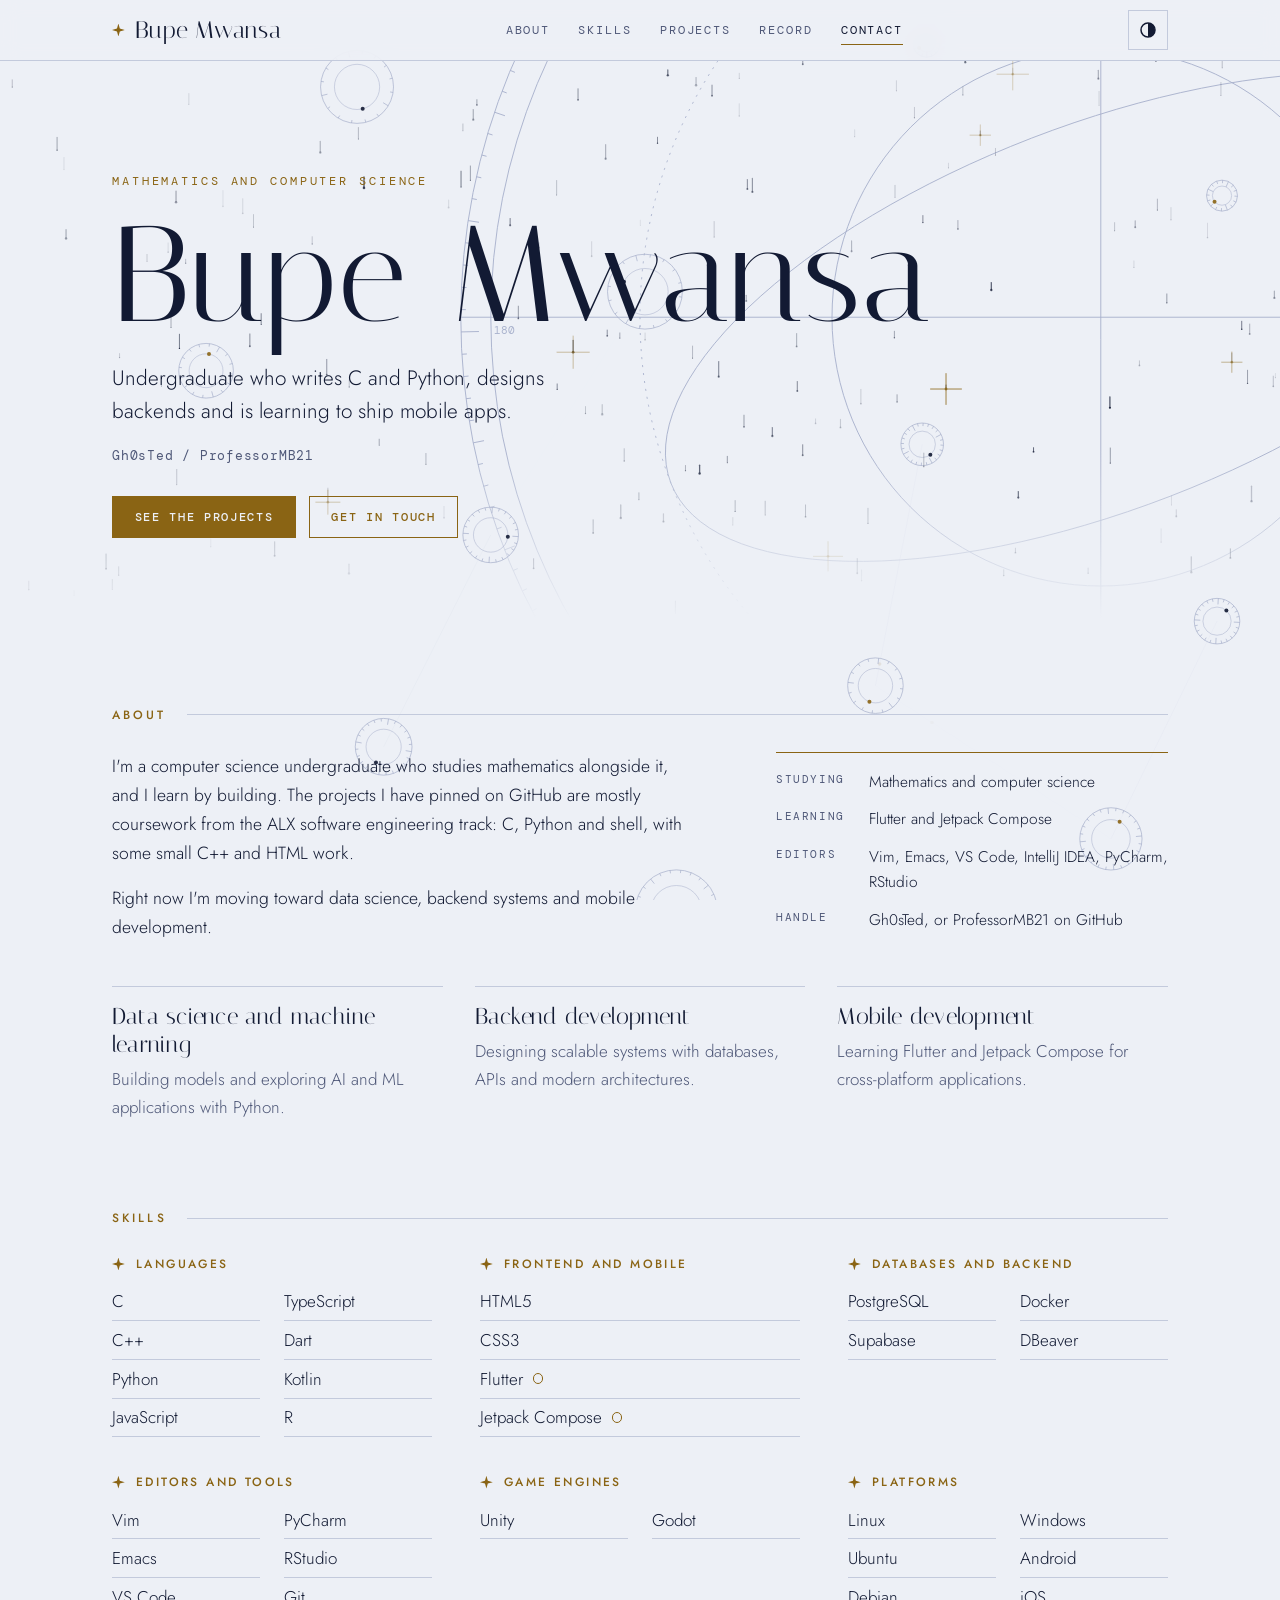
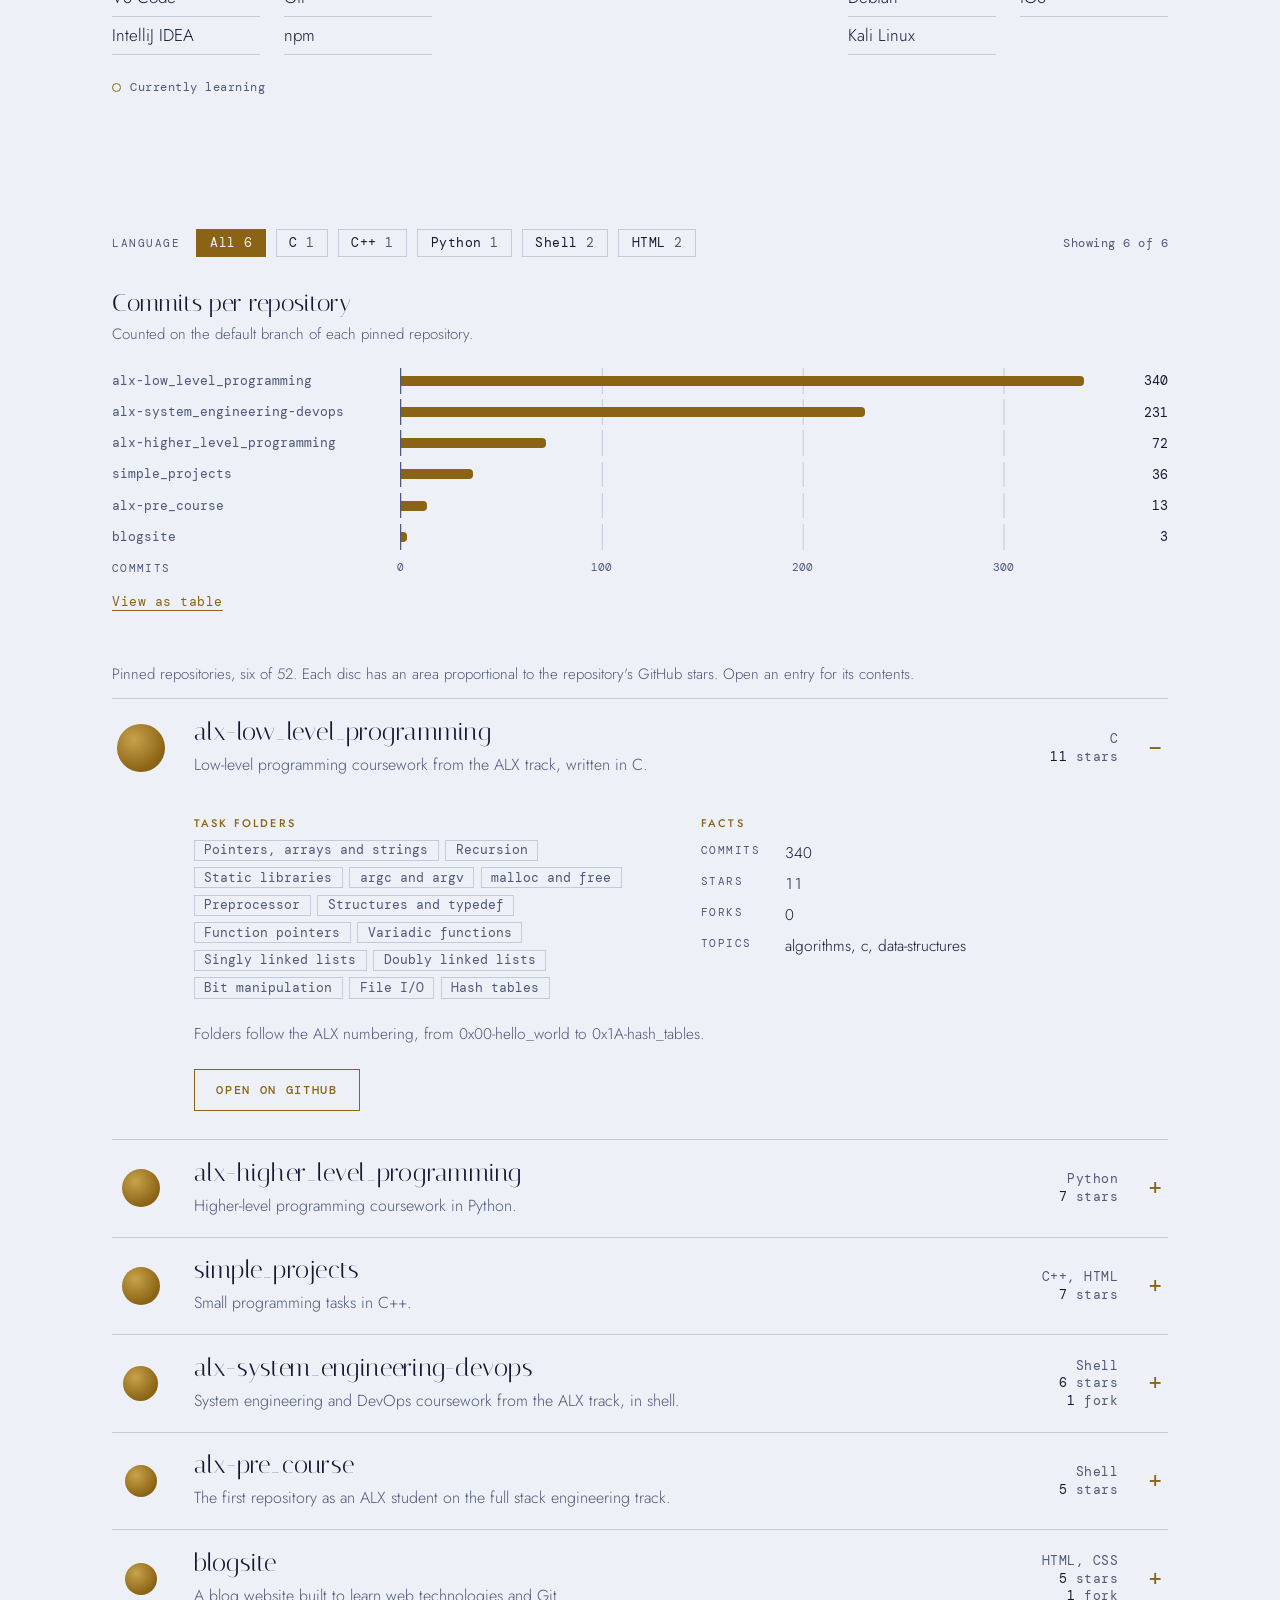
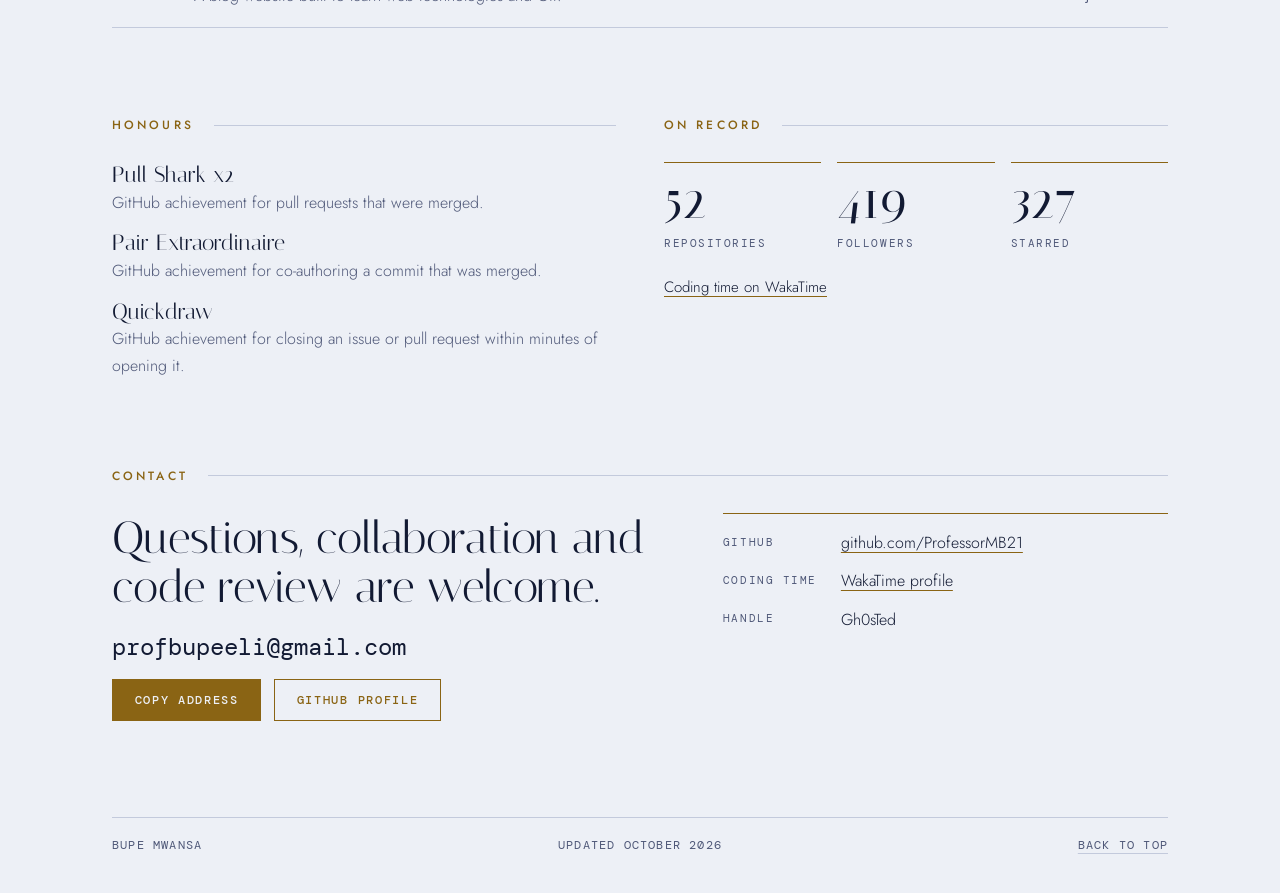
==== index.html @ bbbcbb1a "Make GitHub stats dynamic via API" ====
<!doctype html>
<html lang="en">
<head>
<meta charset="utf-8">
<meta name="viewport" content="width=device-width, initial-scale=1, viewport-fit=cover">
<title>Bupe Mwansa | Portfolio</title>
<meta name="description" content="Portfolio of Bupe Mwansa, a mathematics and computer science undergraduate: skills, projects in C, Python and shell, and contact details.">
<meta name="theme-color" content="#0A0F1E" media="(prefers-color-scheme: dark)">
<meta name="theme-color" content="#EDF0F6" media="(prefers-color-scheme: light)">
<meta property="og:type" content="website">
<meta property="og:title" content="Bupe Mwansa | Portfolio">
<meta property="og:description" content="Mathematics and computer science undergraduate. Skills, projects in C, Python and shell, and contact details.">
<link rel="icon" href="favicon.svg" type="image/svg+xml">
<link rel="preconnect" href="https://fonts.googleapis.com">
<link rel="preconnect" href="https://fonts.gstatic.com" crossorigin>
<link rel="stylesheet" href="https://fonts.googleapis.com/css2?family=Italiana&family=Jost:wght@300;400;500&family=DM+Mono:wght@400;500&display=swap">
<link rel="stylesheet" href="assets/css/styles.css">
</head>
<body>
<a class="skip" href="#main">Skip to content</a>
<canvas id="rings" aria-hidden="true"></canvas>

<header class="top" id="top">
  <div class="wrap top-in">
    <a class="brand" href="#top">Bupe Mwansa</a>
    <nav class="nav" id="nav" aria-label="Sections">
      <a href="#about">About</a>
      <a href="#skills">Skills</a>
      <a href="#projects">Projects</a>
      <a href="#record">Record</a>
      <a href="#contact">Contact</a>
    </nav>
    <div class="tools">
      <button type="button" class="ibtn" id="theme-btn" aria-label="Switch theme">
        <svg width="18" height="18" viewBox="0 0 18 18" aria-hidden="true"><circle cx="9" cy="9" r="7" fill="none" stroke="currentColor" stroke-width="1.5"/><path d="M9 2a7 7 0 0 1 0 14z" fill="currentColor"/></svg>
      </button>
      <button type="button" class="ibtn" id="menu-btn" aria-label="Menu" aria-expanded="false" aria-controls="nav">
        <svg width="18" height="18" viewBox="0 0 18 18" aria-hidden="true"><path d="M2 5h14M2 9h14M2 13h14" stroke="currentColor" stroke-width="1.5" fill="none"/></svg>
      </button>
    </div>
  </div>
</header>

<div class="hero">
  <canvas id="sky" aria-hidden="true"></canvas>
  <div class="wrap hero-in">
    <p class="eyebrow">Mathematics and computer science</p>
    <h1>Bupe Mwansa</h1>
    <p class="lede">Undergraduate who writes C and Python, designs backends and is learning to ship mobile apps.</p>
    <p class="handle">Gh0sTed / ProfessorMB21</p>
    <div class="cta">
      <a class="btn solid" href="#projects">See the projects</a>
      <a class="btn" href="#contact">Get in touch</a>
    </div>
  </div>
</div>

<main id="main">

  <section class="s" id="about">
    <div class="wrap">
      <h2 class="t">About</h2>
      <div class="about">
        <div class="about-text">
          <p>I'm a computer science undergraduate who studies mathematics alongside it, and I learn by building. The projects I have pinned on GitHub are mostly coursework from the ALX software engineering track: C, Python and shell, with some small C++ and HTML work.</p>
          <p>Right now I'm moving toward data science, backend systems and mobile development.</p>
        </div>
        <dl class="facts">
          <dt>Studying</dt><dd>Mathematics and computer science</dd>
          <dt>Learning</dt><dd>Flutter and Jetpack Compose</dd>
          <dt>Editors</dt><dd>Vim, Emacs, VS Code, IntelliJ IDEA, PyCharm, RStudio</dd>
          <dt>Handle</dt><dd>Gh0sTed, or ProfessorMB21 on GitHub</dd>
        </dl>
      </div>
      <div class="focus">
        <div>
          <h3>Data science and machine learning</h3>
          <p>Building models and exploring AI and ML applications with Python.</p>
        </div>
        <div>
          <h3>Backend development</h3>
          <p>Designing scalable systems with databases, APIs and modern architectures.</p>
        </div>
        <div>
          <h3>Mobile development</h3>
          <p>Learning Flutter and Jetpack Compose for cross-platform applications.</p>
        </div>
      </div>
    </div>
  </section>

  <section class="s" id="skills">
    <div class="wrap">
      <h2 class="t">Skills</h2>
      <div class="groups">
        <div class="g">
          <h3>Languages</h3>
          <ul><li>C</li><li>C++</li><li>Python</li><li>JavaScript</li><li>TypeScript</li><li>Dart</li><li>Kotlin</li><li>R</li></ul>
        </div>
        <div class="g one">
          <h3>Frontend and mobile</h3>
          <ul><li>HTML5</li><li>CSS3</li><li class="learn">Flutter</li><li class="learn">Jetpack Compose</li></ul>
        </div>
        <div class="g">
          <h3>Databases and backend</h3>
          <ul><li>PostgreSQL</li><li>Supabase</li><li>Docker</li><li>DBeaver</li></ul>
        </div>
        <div class="g">
          <h3>Editors and tools</h3>
          <ul><li>Vim</li><li>Emacs</li><li>VS Code</li><li>IntelliJ IDEA</li><li>PyCharm</li><li>RStudio</li><li>Git</li><li>npm</li></ul>
        </div>
        <div class="g">
          <h3>Game engines</h3>
          <ul><li>Unity</li><li>Godot</li></ul>
        </div>
        <div class="g">
          <h3>Platforms</h3>
          <ul><li>Linux</li><li>Ubuntu</li><li>Debian</li><li>Kali Linux</li><li>Windows</li><li>Android</li><li>iOS</li></ul>
        </div>
      </div>
      <p class="legend"><i></i> Currently learning</p>
    </div>
  </section>

  <section class="s" id="projects">
    <div class="wrap">
      <h2 class="t">Projects</h2>

      <div class="filters" role="group" aria-label="Filter projects by language">
        <span class="flabel">Language</span>
        <button type="button" class="fchip" data-f="all" aria-pressed="true">All <i>6</i></button>
        <button type="button" class="fchip" data-f="c" aria-pressed="false">C <i>1</i></button>
        <button type="button" class="fchip" data-f="cpp" aria-pressed="false">C++ <i>1</i></button>
        <button type="button" class="fchip" data-f="python" aria-pressed="false">Python <i>1</i></button>
        <button type="button" class="fchip" data-f="shell" aria-pressed="false">Shell <i>2</i></button>
        <button type="button" class="fchip" data-f="html" aria-pressed="false">HTML <i>2</i></button>
        <span class="fcount" id="fcount" role="status" aria-live="polite">Showing 6 of 6</span>
      </div>

      <div class="chart" id="chart">
        <h3 class="ct">Commits per repository</h3>
        <p class="cs">Counted on the default branch of each pinned repository.</p>
        <div class="bars" id="bars">
          <div class="brow" tabindex="0" data-lang="c" data-tip="alx-low_level_programming: 340 commits"><span class="bl">alx-low_level_programming</span><span class="bt"><i style="width:97.14%"></i></span><b class="bv">340</b></div>
          <div class="brow" tabindex="0" data-lang="shell" data-tip="alx-system_engineering-devops: 231 commits"><span class="bl">alx-system_engineering-devops</span><span class="bt"><i style="width:66%"></i></span><b class="bv">231</b></div>
          <div class="brow" tabindex="0" data-lang="python" data-tip="alx-higher_level_programming: 72 commits"><span class="bl">alx-higher_level_programming</span><span class="bt"><i style="width:20.57%"></i></span><b class="bv">72</b></div>
          <div class="brow" tabindex="0" data-lang="cpp html" data-tip="simple_projects: 36 commits"><span class="bl">simple_projects</span><span class="bt"><i style="width:10.29%"></i></span><b class="bv">36</b></div>
          <div class="brow" tabindex="0" data-lang="shell" data-tip="alx-pre_course: 13 commits"><span class="bl">alx-pre_course</span><span class="bt"><i style="width:3.71%"></i></span><b class="bv">13</b></div>
          <div class="brow" tabindex="0" data-lang="html" data-tip="blogsite: 3 commits"><span class="bl">blogsite</span><span class="bt"><i style="width:0.86%"></i></span><b class="bv">3</b></div>
          <div class="brow axis" aria-hidden="true"><span class="axis-cap">Commits</span><span class="bt"><em style="left:0">0</em><em style="left:28.571%">100</em><em style="left:57.143%">200</em><em style="left:85.714%">300</em></span><span></span></div>
        </div>
        <div class="tview" id="tview" hidden>
          <table>
            <thead><tr><th>Repository</th><th class="n">Commits</th><th class="n">Stars</th><th class="n">Forks</th></tr></thead>
            <tbody>
              <tr><td class="m">alx-low_level_programming</td><td class="n">340</td><td class="n">11</td><td class="n">0</td></tr>
              <tr><td class="m">alx-system_engineering-devops</td><td class="n">231</td><td class="n">6</td><td class="n">1</td></tr>
              <tr><td class="m">alx-higher_level_programming</td><td class="n">72</td><td class="n">7</td><td class="n">0</td></tr>
              <tr><td class="m">simple_projects</td><td class="n">36</td><td class="n">7</td><td class="n">0</td></tr>
              <tr><td class="m">alx-pre_course</td><td class="n">13</td><td class="n">5</td><td class="n">0</td></tr>
              <tr><td class="m">blogsite</td><td class="n">3</td><td class="n">5</td><td class="n">1</td></tr>
            </tbody>
          </table>
        </div>
        <button type="button" class="linkbtn" id="toggle-table" aria-controls="tview">View as table</button>
      </div>

      <p class="cat-note">Pinned repositories, six of 52. Each disc has an area proportional to the repository's GitHub stars. Open an entry for its contents.</p>
      <div class="objs">

        <details class="obj" data-lang="c" open>
          <summary>
            <div class="orb" aria-hidden="true"><i style="--d:2.98rem"></i></div>
            <div class="obj-main">
              <span class="obj-name">alx-<wbr>low_<wbr>level_<wbr>programming</span>
              <p>Low-level programming coursework from the ALX track, written in C.</p>
            </div>
            <div class="obj-meta"><span>C</span><span><b>11</b> stars</span></div>
          </summary>
          <div class="panel">
            <div class="pgrid">
              <div>
                <h4 class="pl">Task folders</h4>
                <ul class="tags"><li>Pointers, arrays and strings</li><li>Recursion</li><li>Static libraries</li><li>argc and argv</li><li>malloc and free</li><li>Preprocessor</li><li>Structures and typedef</li><li>Function pointers</li><li>Variadic functions</li><li>Singly linked lists</li><li>Doubly linked lists</li><li>Bit manipulation</li><li>File I/O</li><li>Hash tables</li></ul>
              </div>
              <div>
                <h4 class="pl">Facts</h4>
                <dl class="kv"><dt>Commits</dt><dd>340</dd><dt>Stars</dt><dd>11</dd><dt>Forks</dt><dd>0</dd><dt>Topics</dt><dd>algorithms, c, data-structures</dd></dl>
              </div>
            </div>
            <p class="note">Folders follow the ALX numbering, from 0x00-hello_world to 0x1A-hash_tables.</p>
            <a class="btn" href="https://github.com/ProfessorMB21/alx-low_level_programming" target="_blank" rel="noopener">Open on GitHub</a>
          </div>
        </details>

        <details class="obj" data-lang="python">
          <summary>
            <div class="orb" aria-hidden="true"><i style="--d:2.38rem"></i></div>
            <div class="obj-main">
              <span class="obj-name">alx-<wbr>higher_<wbr>level_<wbr>programming</span>
              <p>Higher-level programming coursework in Python.</p>
            </div>
            <div class="obj-meta"><span>Python</span><span><b>7</b> stars</span></div>
          </summary>
          <div class="panel">
            <div class="pgrid">
              <div>
                <h4 class="pl">Task folders</h4>
                <ul class="tags"><li>Hello world</li><li>If/else, loops and functions</li><li>Import modules</li><li>Data structures</li><li>More data structures</li><li>Exceptions</li><li>Classes</li><li>Test-driven development</li><li>More classes</li><li>Everything is an object</li><li>Inheritance</li><li>Input and output</li></ul>
              </div>
              <div>
                <h4 class="pl">Facts</h4>
                <dl class="kv"><dt>Commits</dt><dd>72</dd><dt>Stars</dt><dd>7</dd><dt>Forks</dt><dd>0</dd><dt>Topics</dt><dd>python</dd></dl>
              </div>
            </div>
            <a class="btn" href="https://github.com/ProfessorMB21/alx-higher_level_programming" target="_blank" rel="noopener">Open on GitHub</a>
          </div>
        </details>

        <details class="obj" data-lang="cpp html">
          <summary>
            <div class="orb" aria-hidden="true"><i style="--d:2.38rem"></i></div>
            <div class="obj-main">
              <span class="obj-name">simple_<wbr>projects</span>
              <p>Small programming tasks in C++.</p>
            </div>
            <div class="obj-meta"><span>C++, HTML</span><span><b>7</b> stars</span></div>
          </summary>
          <div class="panel">
            <div class="pgrid">
              <div>
                <h4 class="pl">Contents</h4>
                <ul class="tags"><li>Assignment 1</li><li>Working with arrays in C++</li><li>A website folder (my_site.com)</li><li>functions.h</li><li>geometry.cpp</li><li>main.cpp</li></ul>
              </div>
              <div>
                <h4 class="pl">Facts</h4>
                <dl class="kv"><dt>Commits</dt><dd>36</dd><dt>Stars</dt><dd>7</dd><dt>Forks</dt><dd>0</dd></dl>
              </div>
            </div>
            <a class="btn" href="https://github.com/ProfessorMB21/simple_projects" target="_blank" rel="noopener">Open on GitHub</a>
          </div>
        </details>

        <details class="obj" data-lang="shell">
          <summary>
            <div class="orb" aria-hidden="true"><i style="--d:2.2rem"></i></div>
            <div class="obj-main">
              <span class="obj-name">alx-<wbr>system_<wbr>engineering-<wbr>devops</span>
              <p>System engineering and DevOps coursework from the ALX track, in shell.</p>
            </div>
            <div class="obj-meta"><span>Shell</span><span><b>6</b> stars</span><span><b>1</b> fork</span></div>
          </summary>
          <div class="panel">
            <div class="pgrid">
              <div>
                <h4 class="pl">Task folders</h4>
                <ul class="tags"><li>Shell basics</li><li>Shell permissions</li><li>Shell redirections</li><li>Shell variables and expansions</li><li>Loops, conditions and parsing</li><li>Processes and signals</li><li>Networking basics</li><li>Networking basics 2</li></ul>
              </div>
              <div>
                <h4 class="pl">Facts</h4>
                <dl class="kv"><dt>Commits</dt><dd>231</dd><dt>Stars</dt><dd>6</dd><dt>Forks</dt><dd>1</dd><dt>Topics</dt><dd>bash, devops, shell</dd></dl>
              </div>
            </div>
            <a class="btn" href="https://github.com/ProfessorMB21/alx-system_engineering-devops" target="_blank" rel="noopener">Open on GitHub</a>
          </div>
        </details>

        <details class="obj" data-lang="shell">
          <summary>
            <div class="orb" aria-hidden="true"><i style="--d:2.01rem"></i></div>
            <div class="obj-main">
              <span class="obj-name">alx-<wbr>pre_<wbr>course</span>
              <p>The first repository as an ALX student on the full stack engineering track.</p>
            </div>
            <div class="obj-meta"><span>Shell</span><span><b>5</b> stars</span></div>
          </summary>
          <div class="panel">
            <div class="pgrid">
              <div>
                <h4 class="pl">Contents</h4>
                <ul class="tags"><li>Git project (0x01-git)</li></ul>
              </div>
              <div>
                <h4 class="pl">Facts</h4>
                <dl class="kv"><dt>Commits</dt><dd>13</dd><dt>Stars</dt><dd>5</dd><dt>Forks</dt><dd>0</dd></dl>
              </div>
            </div>
            <p class="note">The README describes it as the ALX Cohort 17 projects.</p>
            <a class="btn" href="https://github.com/ProfessorMB21/alx-pre_course" target="_blank" rel="noopener">Open on GitHub</a>
          </div>
        </details>

        <details class="obj" data-lang="html">
          <summary>
            <div class="orb" aria-hidden="true"><i style="--d:2.01rem"></i></div>
            <div class="obj-main">
              <span class="obj-name">blogsite</span>
              <p>A blog website built to learn web technologies and Git.</p>
            </div>
            <div class="obj-meta"><span>HTML, CSS</span><span><b>5</b> stars</span><span><b>1</b> fork</span></div>
          </summary>
          <div class="panel">
            <div class="pgrid">
              <div>
                <h4 class="pl">Contents</h4>
                <ul class="tags"><li>index.html</li><li>index.css</li><li>README.md</li></ul>
              </div>
              <div>
                <h4 class="pl">Facts</h4>
                <dl class="kv"><dt>Commits</dt><dd>3</dd><dt>Stars</dt><dd>5</dd><dt>Forks</dt><dd>1</dd><dt>Started</dt><dd>9 June 2023</dd></dl>
              </div>
            </div>
            <p class="note">The README calls the project a demo.</p>
            <a class="btn" href="https://github.com/ProfessorMB21/blogsite" target="_blank" rel="noopener">Open on GitHub</a>
          </div>
        </details>

      </div>
    </div>
  </section>

  <section class="s" id="record">
    <div class="wrap">
      <div class="two">
        <div>
          <h2 class="t">Honours</h2>
          <dl class="hon">
            <div><dt>Pull Shark x2</dt><dd>GitHub achievement for pull requests that were merged.</dd></div>
            <div><dt>Pair Extraordinaire</dt><dd>GitHub achievement for co-authoring a commit that was merged.</dd></div>
            <div><dt>Quickdraw</dt><dd>GitHub achievement for closing an issue or pull request within minutes of opening it.</dd></div>
          </dl>
        </div>
        <div>
          <h2 class="t">On record</h2>
          <div class="fig" id="gh-stats">
            <div><b data-stat="repos">52</b><span>Repositories</span></div>
            <div><b data-stat="followers">419</b><span>Followers</span></div>
            <div><b data-stat="starred">327</b><span>Starred</span></div>
          </div>
          <p class="fig-link"><a href="https://wakatime.com/@47395a4a-f679-4221-9d17-ad22a0699c6a" target="_blank" rel="noopener">Coding time on WakaTime</a></p>
        </div>
      </div>
    </div>
  </section>

  <section class="s" id="contact">
    <div class="wrap">
      <h2 class="t">Contact</h2>
      <div class="contact">
        <div>
          <h3>Questions, collaboration and code review are welcome.</h3>
          <div class="mail-row">
            <code id="mail-address">profbupeeli@gmail.com</code>
          </div>
          <div class="cta" style="margin-top:0">
            <button type="button" class="btn solid" id="copy-mail">Copy address</button>
            <a class="btn" href="https://github.com/ProfessorMB21" target="_blank" rel="noopener">GitHub profile</a>
            <span class="copied" id="copy-status" role="status" aria-live="polite" style="align-self:center"></span>
          </div>
        </div>
        <dl class="elsewhere">
          <dt>GitHub</dt><dd><a href="https://github.com/ProfessorMB21" target="_blank" rel="noopener">github.com/ProfessorMB21</a></dd>
          <dt>Coding time</dt><dd><a href="https://wakatime.com/@47395a4a-f679-4221-9d17-ad22a0699c6a" target="_blank" rel="noopener">WakaTime profile</a></dd>
          <dt>Handle</dt><dd>Gh0sTed</dd>
        </dl>
      </div>
    </div>
  </section>

</main>

<footer class="wrap foot">
  <span>Bupe Mwansa</span>
  <span>Updated October 2026</span>
  <a href="#top">Back to top</a>
</footer>

<div class="tip" id="tip" hidden></div>
<script src="assets/js/main.js" defer></script>
</body>
</html>
---- assets/css/styles.css ----
/* Base reset (a standalone page needs it) */
:root { color-scheme: light; padding-top: env(safe-area-inset-top, 0px); padding-bottom: env(safe-area-inset-bottom, 0px); }
body { margin: 0; }
img { max-width: 100%; }
[hidden] { display: none !important; }

/* Layout: a one-page night-sky atlas. Sticky chart-room header, a hero drawn over a star field and astrolabe ring, then five gold-ruled sections: about, instruments, catalogue, record, correspondence. */
:root {
  --bg: #0A0F1E;
  --panel: #0F1730;
  --ink: #E9E6DC;
  --muted: #929CBA;
  --rule: #25304F;
  --gold: #D6B466;
  --star: #E9E6DC;
  --ring: #3A4A78;
  --glow: rgba(214, 180, 102, 0.45);
  --disc-hi: #F4E2B0;
  --f-display: 'Italiana', 'Didot', 'Bodoni 72', Georgia, serif;
  --f-body: 'Jost', 'Avenir Next', 'Century Gothic', system-ui, sans-serif;
  --f-mono: 'DM Mono', ui-monospace, Menlo, Consolas, monospace;
  color-scheme: dark;
}
@media (prefers-color-scheme: light) {
  :root:not([data-theme="dark"]) {
    --bg: #EDF0F6;
    --panel: #E1E6F0;
    --ink: #121A33;
    --muted: #4F5878;
    --rule: #C3CADC;
    --gold: #8A6414;
    --star: #121A33;
    --ring: #A7B0CB;
    --glow: rgba(138, 100, 20, 0);
    --disc-hi: #C9A24C;
    color-scheme: light;
  }
}
:root[data-theme="light"] {
  --bg: #EDF0F6;
  --panel: #E1E6F0;
  --ink: #121A33;
  --muted: #4F5878;
  --rule: #C3CADC;
  --gold: #8A6414;
  --star: #121A33;
  --ring: #A7B0CB;
  --glow: rgba(138, 100, 20, 0);
  --disc-hi: #C9A24C;
  color-scheme: light;
}
@media (prefers-reduced-motion: no-preference) { html { scroll-behavior: smooth; } }

* { box-sizing: border-box; }
body {
  background: var(--bg);
  color: var(--ink);
  font-family: var(--f-body);
  font-weight: 300;
  font-size: 17px;
  line-height: 1.65;
}
.wrap { max-width: 72rem; margin-inline: auto; padding-inline: clamp(1rem, 5vw, 3rem); }
p { margin: 0; }
h1, h2, h3 { margin: 0; font-weight: 400; }
a { color: var(--ink); text-decoration: underline; text-decoration-color: var(--gold); text-decoration-thickness: 1px; text-underline-offset: 4px; }
a:hover { color: var(--gold); }
a:focus-visible, button:focus-visible, summary:focus-visible, .brow:focus-visible { outline: 2px solid var(--gold); outline-offset: 3px; }
.skip { position: absolute; left: 1rem; top: -4rem; background: var(--gold); color: var(--bg); padding: 0.5rem 1rem; z-index: 40; font: 500 13px var(--f-mono); }
.skip:focus { top: 0.75rem; }

/* header */
.top { position: sticky; top: env(safe-area-inset-top, 0px); z-index: 20; background: var(--bg); border-bottom: 1px solid var(--rule); }
@supports (backdrop-filter: blur(8px)) {
  .top { background: color-mix(in srgb, var(--bg) 84%, transparent); backdrop-filter: blur(10px); -webkit-backdrop-filter: blur(10px); }
}
.top-in { display: flex; align-items: center; justify-content: space-between; gap: 1rem; min-height: 3.75rem; }
.brand { display: flex; align-items: center; gap: 0.65rem; font: 400 1.5rem/1 var(--f-display); text-decoration: none; color: var(--ink); letter-spacing: 0.01em; }
.brand::before, .g h3::before { content: ""; width: 0.8rem; height: 0.8rem; background: var(--gold); clip-path: polygon(50% 0, 61% 39%, 100% 50%, 61% 61%, 50% 100%, 39% 61%, 0 50%, 39% 39%); flex: none; }
.nav { display: flex; align-items: center; gap: 1.75rem; }
.nav a { font: 400 12px var(--f-mono); letter-spacing: 0.16em; text-transform: uppercase; text-decoration: none; color: var(--muted); padding-block: 0.4rem; border-bottom: 1px solid transparent; }
.nav a:hover, .nav a[aria-current="true"] { color: var(--ink); border-bottom-color: var(--gold); }
.tools { display: flex; align-items: center; gap: 0.5rem; }
.ibtn { width: 2.5rem; height: 2.5rem; display: grid; place-items: center; background: none; border: 1px solid var(--rule); color: var(--ink); cursor: pointer; border-radius: 0; }
.ibtn:hover { border-color: var(--gold); color: var(--gold); }
#menu-btn { display: none; }

/* hero */
.hero { position: relative; overflow: hidden; padding-block: clamp(3.5rem, 9vw, 7rem) clamp(3rem, 7vw, 5rem); }
#sky { position: absolute; inset: 0; width: 100%; height: 100%; pointer-events: none; }
.hero-in { position: relative; display: flex; flex-direction: column; gap: 1.25rem; }
.eyebrow { font: 400 12px var(--f-mono); letter-spacing: 0.24em; text-transform: uppercase; color: var(--gold); }
h1 { font: 400 clamp(3.4rem, 11.5vw, 8.5rem)/0.98 var(--f-display); letter-spacing: 0.01em; max-width: 12ch; }
.lede { max-width: 31rem; font-size: clamp(1.1rem, 2.4vw, 1.3rem); line-height: 1.55; }
.handle { font: 400 13px var(--f-mono); color: var(--muted); letter-spacing: 0.06em; }
.cta { display: flex; flex-wrap: wrap; gap: 0.8rem; margin-top: 0.75rem; }
.btn { display: inline-block; font: 500 12px var(--f-mono); letter-spacing: 0.14em; text-transform: uppercase; text-decoration: none; border: 1px solid var(--gold); color: var(--gold); padding: 0.75rem 1.35rem; background: transparent; cursor: pointer; border-radius: 0; }
.btn:hover { background: var(--gold); color: var(--bg); }
.btn.solid { background: var(--gold); color: var(--bg); }
.btn.solid:hover { background: transparent; color: var(--gold); }

/* sections */
section.s { padding-top: clamp(3rem, 7vw, 5.5rem); scroll-margin-top: 4.5rem; }
h2.t { display: flex; align-items: center; gap: 1.25rem; font: 500 12px var(--f-body); letter-spacing: 0.26em; text-transform: uppercase; color: var(--gold); margin-bottom: 1.75rem; }
h2.t::after { content: ""; height: 1px; flex: 1; background: var(--rule); }

.about { display: grid; grid-template-columns: minmax(0, 1.5fr) minmax(0, 1fr); gap: 2rem clamp(2rem, 6vw, 5rem); align-items: start; }
.about-text { display: flex; flex-direction: column; gap: 1rem; font-size: 1.1rem; }
.facts { margin: 0; display: grid; grid-template-columns: auto minmax(0, 1fr); gap: 0.75rem 1.5rem; font-size: 15.5px; border-top: 1px solid var(--gold); padding-top: 1rem; }
.facts dt { font: 400 11px var(--f-mono); letter-spacing: 0.14em; text-transform: uppercase; color: var(--muted); padding-top: 0.2rem; }
.facts dd { margin: 0; }
.focus { display: grid; grid-template-columns: repeat(auto-fit, minmax(15rem, 1fr)); gap: 2rem; margin-top: 2.75rem; }
.focus > div { border-top: 1px solid var(--rule); padding-top: 1rem; display: flex; flex-direction: column; gap: 0.4rem; }
.focus h3 { font: 400 1.45rem/1.2 var(--f-display); letter-spacing: 0.01em; }
.focus p { color: var(--muted); }

/* skills */
.groups { display: grid; grid-template-columns: repeat(auto-fit, minmax(19rem, 1fr)); gap: 2.25rem 3rem; }
.g h3 { display: flex; align-items: center; gap: 0.7rem; font: 500 12px var(--f-body); letter-spacing: 0.2em; text-transform: uppercase; color: var(--gold); margin-bottom: 0.6rem; }
.g ul { list-style: none; margin: 0; padding: 0; columns: 2; column-gap: 1.5rem; }
.g li { padding-block: 0.3rem; border-bottom: 1px solid var(--rule); break-inside: avoid; display: flex; align-items: center; gap: 0.6rem; }
.g li.learn::after { content: ""; width: 0.55rem; height: 0.55rem; border: 1px solid var(--gold); border-radius: 50%; flex: none; }
.legend { margin-top: 1.5rem; font: 400 12px var(--f-mono); color: var(--muted); display: flex; align-items: center; gap: 0.6rem; letter-spacing: 0.04em; }
.legend i { width: 0.55rem; height: 0.55rem; border: 1px solid var(--gold); border-radius: 50%; display: inline-block; }

/* commits chart */
.chart { margin-bottom: 3rem; }
.ct { font: 400 1.5rem/1.2 var(--f-display); }
.cs { color: var(--muted); font-size: 15px; margin-top: 0.25rem; }
.bars { margin-top: 1.25rem; display: flex; flex-direction: column; gap: 0.15rem; }
.brow { display: grid; grid-template-columns: minmax(10rem, 17rem) minmax(0, 1fr) 3rem; grid-template-areas: "l t v"; gap: 0 1rem; align-items: center; padding-block: 0.1rem; }
.bl { grid-area: l; font: 400 12.5px var(--f-mono); color: var(--muted); overflow-wrap: anywhere; }
.bt { grid-area: t; position: relative; height: 1.6rem; border-left: 1px solid var(--muted); background-image: linear-gradient(to right, var(--rule) 1px, transparent 1px); background-size: calc(100% / 3.5) 100%; }
.bt i { position: absolute; left: 0; top: 50%; height: 10px; transform: translateY(-50%); background: var(--gold); border-radius: 0 4px 4px 0; min-width: 3px; }
.bv { grid-area: v; font: 400 13px var(--f-mono); font-variant-numeric: tabular-nums; text-align: right; }
.brow[data-tip]:hover .bt i, .brow[data-tip]:focus-visible .bt i { background: var(--disc-hi); }
.brow[data-tip]:hover .bl, .brow[data-tip]:focus-visible .bl { color: var(--ink); }
.axis { margin-top: 0.1rem; }
.axis .bt { border-left: 0; background: none; height: 1.4rem; }
.axis em { position: absolute; top: 0.2rem; transform: translateX(-50%); font: 400 11px var(--f-mono); color: var(--muted); font-style: normal; font-variant-numeric: tabular-nums; }
.axis-cap { grid-area: l; font: 400 11px var(--f-mono); letter-spacing: 0.12em; text-transform: uppercase; color: var(--muted); }
.linkbtn { margin-top: 0.75rem; background: none; border: 0; padding: 0; font: 400 13px var(--f-mono); color: var(--gold); text-decoration: underline; text-underline-offset: 4px; cursor: pointer; letter-spacing: 0.04em; }
.tview { margin-top: 1.25rem; overflow-x: auto; }
table { width: 100%; border-collapse: collapse; font-size: 15px; }
th, td { text-align: left; padding: 0.55rem 1rem 0.55rem 0; border-bottom: 1px solid var(--rule); }
th { font: 400 11px var(--f-mono); letter-spacing: 0.14em; text-transform: uppercase; color: var(--muted); }
td.m { font: 400 13px var(--f-mono); }
th.n, td.n { text-align: right; font-variant-numeric: tabular-nums; padding-right: 0; padding-left: 1rem; }
.tip { position: fixed; z-index: 50; background: var(--ink); color: var(--bg); font: 400 12px var(--f-mono); padding: 0.3rem 0.65rem; pointer-events: none; max-width: 90vw; }

/* catalogue */
.cat-note { color: var(--muted); font-size: 15px; margin-bottom: 0.75rem; }
.objs { margin: 0; padding: 0; }
.obj { border-top: 1px solid var(--rule); }
.obj:last-child { border-bottom: 1px solid var(--rule); }
.obj > summary { list-style: none; cursor: pointer; display: grid; grid-template-columns: 3.6rem minmax(0, 1fr) auto 1.6rem; gap: 0.5rem 1.5rem; align-items: center; padding-block: 1.1rem; }
.obj > summary::-webkit-details-marker { display: none; }
.obj > summary::after { content: "+"; font: 400 1.5rem/1 var(--f-mono); color: var(--gold); text-align: center; }
.obj[open] > summary::after { content: "\2212"; }
.orb { width: 3.6rem; height: 3.6rem; display: grid; place-items: center; }
.orb i { display: block; width: var(--d); height: var(--d); border-radius: 50%; background: radial-gradient(circle at 35% 32%, var(--disc-hi), var(--gold) 70%); box-shadow: 0 0 calc(var(--d) * 0.7) var(--glow); }
.obj-main { min-width: 0; }
.obj-name { font: 400 1.55rem/1.2 var(--f-display); letter-spacing: 0.01em; overflow-wrap: anywhere; }
.obj-main p { color: var(--muted); margin-top: 0.25rem; font-size: 16px; }
.obj-meta { display: flex; flex-direction: column; align-items: flex-end; gap: 0.1rem; font: 400 12.5px var(--f-mono); color: var(--muted); letter-spacing: 0.04em; font-variant-numeric: tabular-nums; white-space: nowrap; }
.obj-meta b { color: var(--ink); font-weight: 400; }
.panel { padding: 0.25rem 0 1.75rem calc(3.6rem + 1.5rem); display: flex; flex-direction: column; gap: 1.4rem; }
.pgrid { display: grid; grid-template-columns: repeat(auto-fit, minmax(15rem, 1fr)); gap: 1.5rem 2.5rem; }
.pl { font: 500 11px var(--f-body); letter-spacing: 0.2em; text-transform: uppercase; color: var(--gold); margin-bottom: 0.55rem; }
.tags { display: flex; flex-wrap: wrap; gap: 0.4rem; margin: 0; padding: 0; list-style: none; }
.tags li { font: 400 12.5px var(--f-mono); border: 1px solid var(--rule); padding: 0.1rem 0.6rem; color: var(--muted); }
.kv { margin: 0; display: grid; grid-template-columns: auto minmax(0, 1fr); gap: 0.35rem 1.5rem; font-size: 15.5px; }
.kv dt { font: 400 11px var(--f-mono); letter-spacing: 0.14em; text-transform: uppercase; color: var(--muted); padding-top: 0.2rem; }
.kv dd { margin: 0; font-variant-numeric: tabular-nums; }
.panel .note { color: var(--muted); font-size: 15.5px; max-width: 44rem; }
.panel .btn { align-self: flex-start; }

/* record */
.two { display: grid; grid-template-columns: repeat(auto-fit, minmax(19rem, 1fr)); gap: 2.5rem 3rem; }
.hon { margin: 0; display: flex; flex-direction: column; gap: 0.9rem; }
.hon dt { font: 400 1.35rem/1.2 var(--f-display); }
.hon dd { margin: 0.1rem 0 0; color: var(--muted); font-size: 16px; }
.fig { display: grid; grid-template-columns: repeat(3, minmax(0, 1fr)); gap: 1rem; }
.fig div { border-top: 1px solid var(--gold); padding-top: 0.6rem; }
.fig b { display: block; font: 400 clamp(2.2rem, 6vw, 3.4rem)/1 var(--f-display); font-variant-numeric: tabular-nums; }
.fig span { font: 400 11px var(--f-mono); letter-spacing: 0.14em; text-transform: uppercase; color: var(--muted); }
.fig-link { margin-top: 1.25rem; font-size: 15px; }

/* contact */
.contact { display: grid; grid-template-columns: minmax(0, 1.2fr) minmax(0, 1fr); gap: 2rem clamp(2rem, 6vw, 5rem); align-items: start; }
.contact h3 { font: 400 clamp(1.8rem, 5vw, 2.8rem)/1.1 var(--f-display); margin-bottom: 0.75rem; text-wrap: balance; }
.mail-row { display: flex; flex-wrap: wrap; align-items: center; gap: 0.7rem 1.25rem; margin-block: 1.25rem 1rem; }
.mail-row code { font: 400 clamp(1.05rem, 3.4vw, 1.5rem)/1.3 var(--f-mono); overflow-wrap: anywhere; user-select: all; }
.copied { font: 400 12px var(--f-mono); color: var(--gold); }
.elsewhere { margin: 0; display: grid; grid-template-columns: auto minmax(0, 1fr); gap: 0.75rem 1.5rem; border-top: 1px solid var(--gold); padding-top: 1rem; font-size: 16px; }
.elsewhere dt { font: 400 11px var(--f-mono); letter-spacing: 0.14em; text-transform: uppercase; color: var(--muted); padding-top: 0.3rem; }
.elsewhere dd { margin: 0; overflow-wrap: anywhere; }

.foot { margin-top: clamp(3.5rem, 8vw, 6rem); padding-block: 1.25rem 2.5rem; border-top: 1px solid var(--rule); display: flex; flex-wrap: wrap; justify-content: space-between; gap: 0.5rem 1.5rem; font: 400 12px var(--f-mono); letter-spacing: 0.1em; color: var(--muted); text-transform: uppercase; }
.foot a { color: var(--muted); text-decoration-color: var(--rule); }
.foot a:hover { color: var(--gold); }

@media (max-width: 860px) {
  .about, .contact { grid-template-columns: minmax(0, 1fr); }
}
@media (max-width: 760px) {
  #menu-btn { display: grid; }
  .nav { display: none; position: absolute; left: 0; right: 0; top: 100%; flex-direction: column; align-items: stretch; gap: 0; background: var(--bg); border-bottom: 1px solid var(--rule); padding: 0.4rem clamp(1rem, 5vw, 3rem) 1rem; }
  .nav.open { display: flex; }
  .nav a { padding-block: 0.85rem; border-bottom: 1px solid var(--rule); font-size: 13px; }
}
@media (max-width: 640px) {
  .g ul { columns: 1; }
  .brow { grid-template-columns: minmax(0, 1fr) 3rem; grid-template-areas: "l l" "t v"; row-gap: 0.15rem; padding-block: 0.35rem; }
  .axis { grid-template-areas: "t ."; }
  .axis .axis-cap { display: none; }
  .obj > summary { grid-template-columns: 3.2rem minmax(0, 1fr) 1.6rem; gap: 0.5rem 1rem; }
  .orb { width: 3.2rem; }
  .obj-meta { grid-column: 2 / span 2; grid-row: 2; flex-direction: row; flex-wrap: wrap; gap: 0.1rem 1.25rem; align-items: baseline; }
  .panel { padding-left: 0; }
}

/* page-wide rings sit behind all content */
#rings { position: fixed; inset: 0; width: 100%; height: 100%; z-index: 0; pointer-events: none; }
.hero, main, .foot { position: relative; z-index: 1; }

/* scroll reveal; the script adds .rvjs only when motion is allowed */
html.rvjs .rv { opacity: 0; transform: translateY(22px); transition: opacity 0.7s ease, transform 0.7s cubic-bezier(0.2, 0.7, 0.2, 1); }
html.rvjs .rv.up { transform: translateY(-14px); }
html.rvjs .rv.in { opacity: 1; transform: none; transition-delay: calc(var(--i, 0) * 70ms); }
html.rvjs .rv.now { transition: none; }

/* project filters */
.filters { display: flex; flex-wrap: wrap; align-items: center; gap: 0.5rem 0.6rem; margin-bottom: 2rem; }
.flabel { font: 400 11px var(--f-mono); letter-spacing: 0.14em; text-transform: uppercase; color: var(--muted); margin-right: 0.4rem; }
.fchip { font: 400 12.5px var(--f-mono); letter-spacing: 0.04em; color: var(--ink); background: transparent; border: 1px solid var(--rule); padding: 0.3rem 0.8rem; cursor: pointer; border-radius: 0; display: inline-flex; gap: 0.5rem; align-items: baseline; }
.fchip i { font-style: normal; color: var(--muted); font-variant-numeric: tabular-nums; }
.fchip:hover { border-color: var(--gold); }
.fchip[aria-pressed="true"] { background: var(--gold); border-color: var(--gold); color: var(--bg); }
.fchip[aria-pressed="true"] i { color: var(--bg); }
.fcount { margin-left: auto; font: 400 12px var(--f-mono); color: var(--muted); letter-spacing: 0.04em; }
.brow { transition: opacity 0.3s ease; }
.brow.dim { opacity: 0.25; }
.objs { border-bottom: 1px solid var(--rule); }
.obj:last-child { border-bottom: 0; }
.flash { animation: flash 0.45s ease; }
@keyframes flash { from { opacity: 0; transform: translateY(10px); } to { opacity: 1; transform: none; } }
@media (max-width: 640px) { .fcount { margin-left: 0; width: 100%; } }
@media (prefers-reduced-motion: reduce) { .flash { animation: none; } .brow { transition: none; } }

/* hero sky fades out at the bottom instead of ending on a hard edge */
#sky { -webkit-mask-image: linear-gradient(to bottom, #000 70%, transparent 100%); mask-image: linear-gradient(to bottom, #000 70%, transparent 100%); }
.g.one ul { columns: 1; }
.foot { border-top: 0; background-image: linear-gradient(var(--rule), var(--rule)); background-repeat: no-repeat; background-position: center top; background-size: calc(100% - 2 * clamp(1rem, 5vw, 3rem)) 1px; }
@media (max-width: 640px) { .obj-name { font-size: 1.3rem; } }
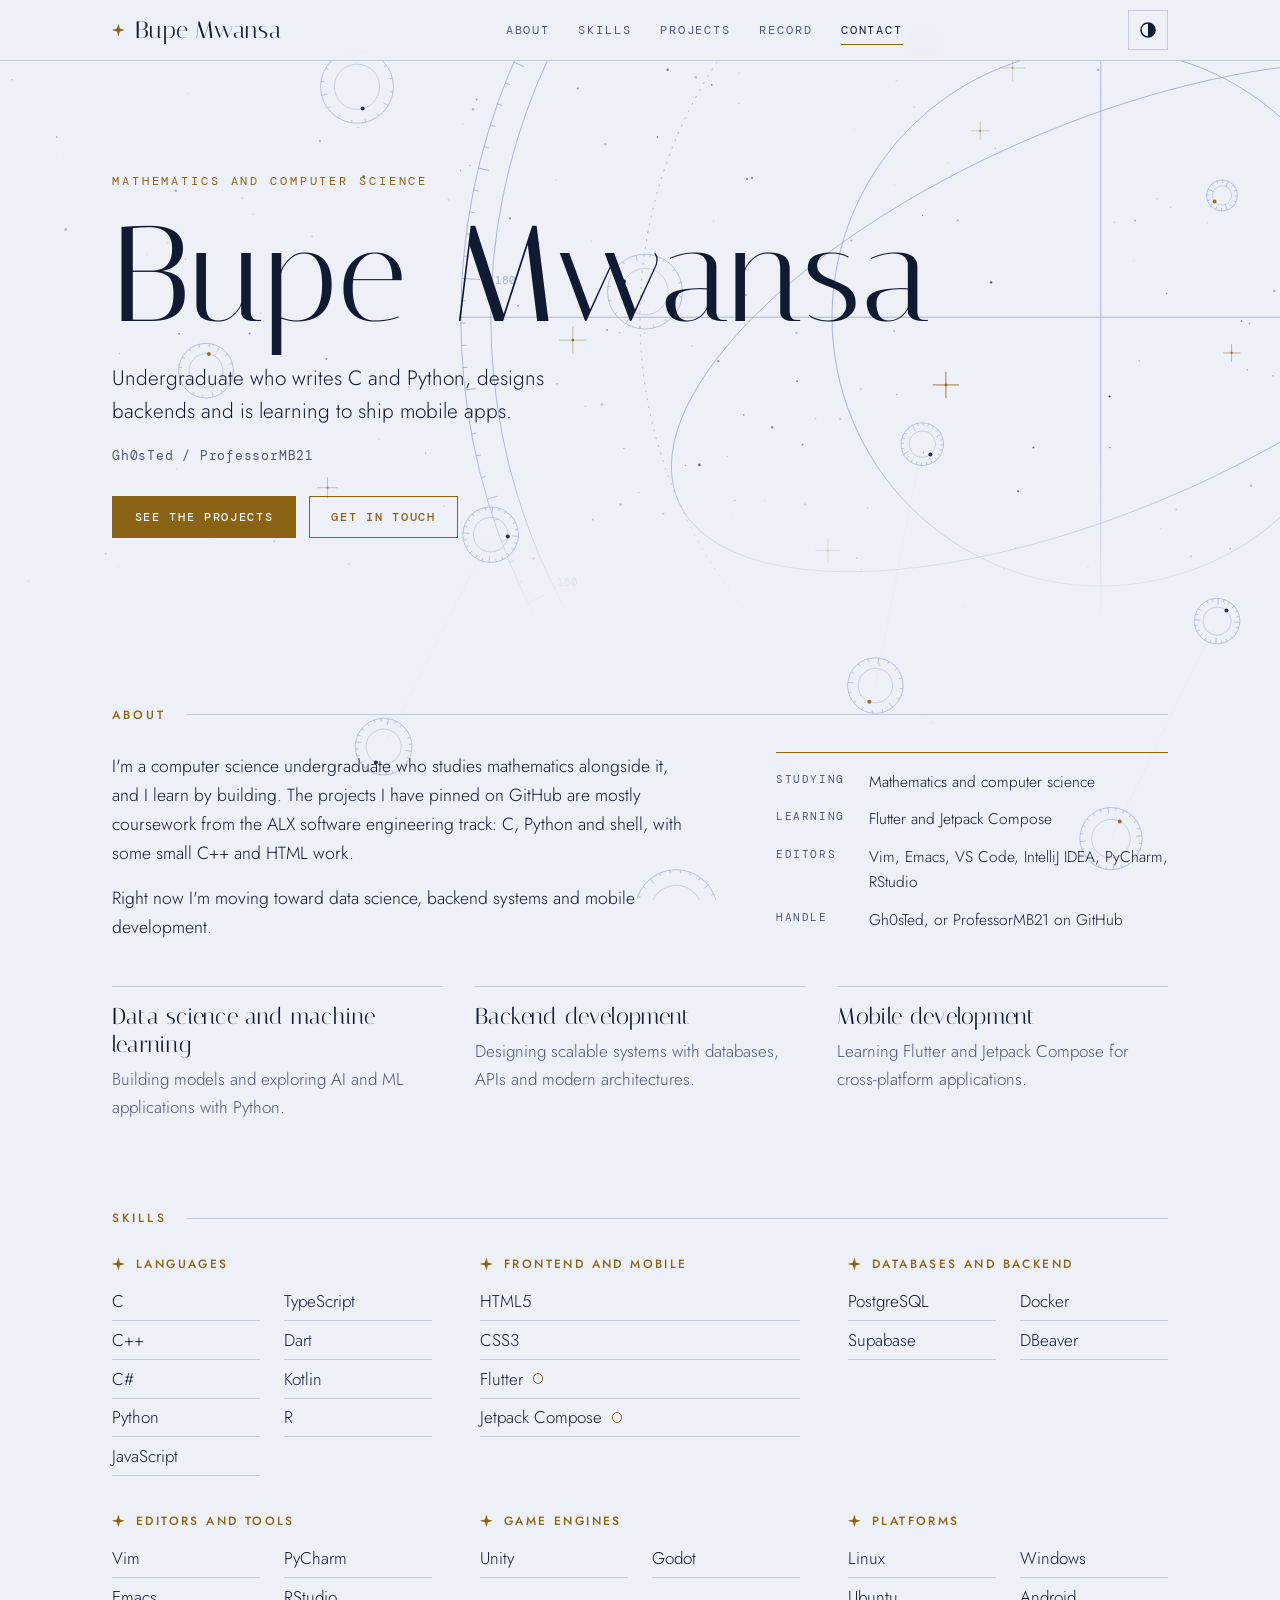
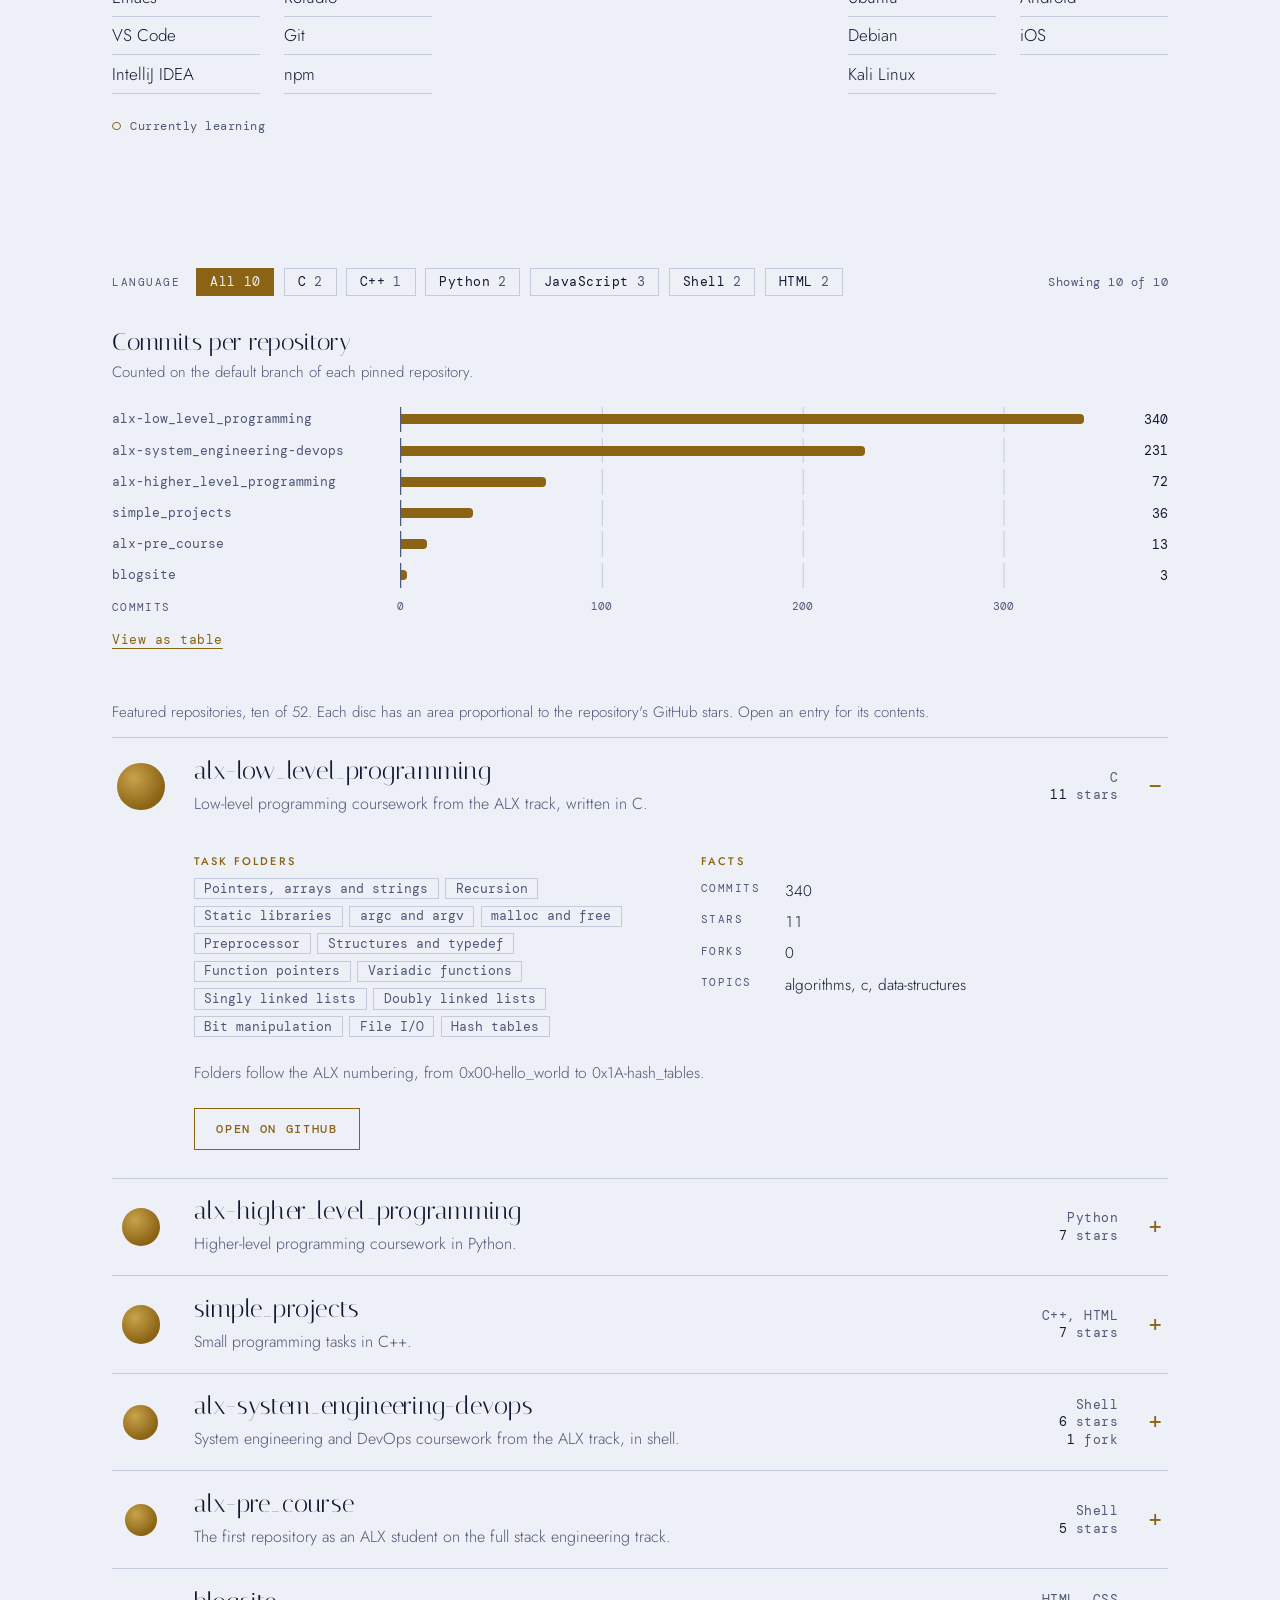
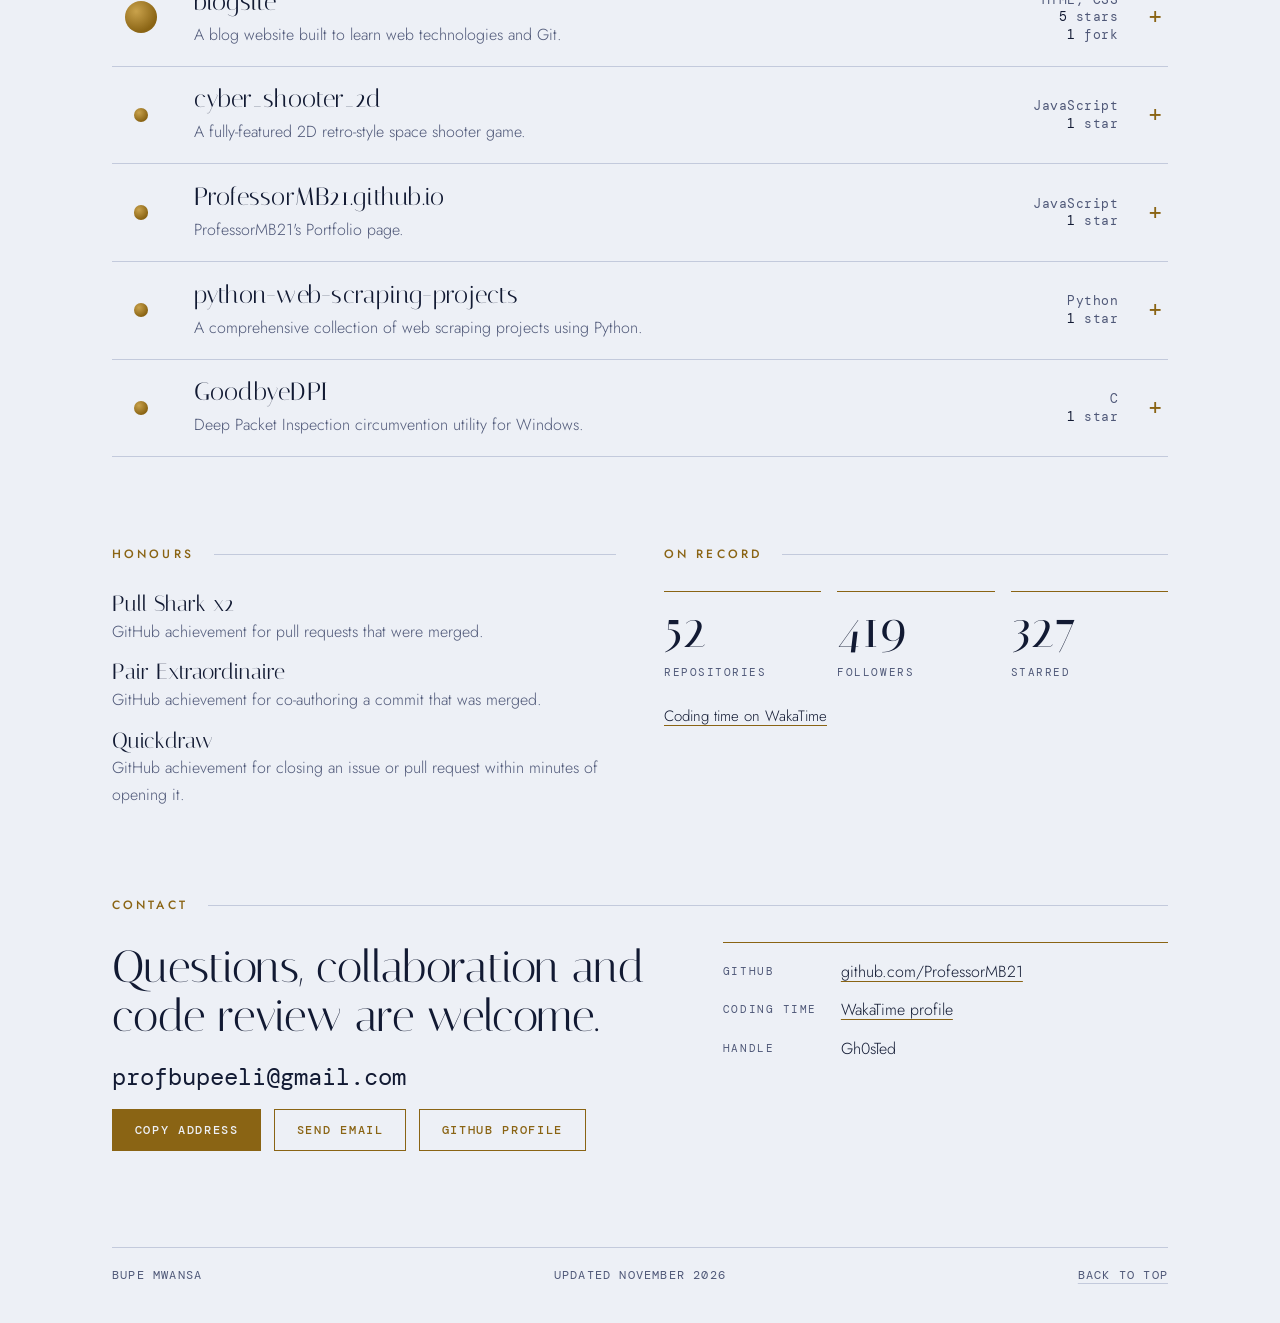
==== commit 0e5c5b2f: "Major portfolio update: Fix filters, add dynamic GitHub API loading, smart date tracking - Fix criti" ====
--- a/index.html
+++ b/index.html
@@ -95,7 +95,7 @@
       <div class="groups">
         <div class="g">
           <h3>Languages</h3>
-          <ul><li>C</li><li>C++</li><li>Python</li><li>JavaScript</li><li>TypeScript</li><li>Dart</li><li>Kotlin</li><li>R</li></ul>
+          <ul><li>C</li><li>C++</li><li>C#</li><li>Python</li><li>JavaScript</li><li>TypeScript</li><li>Dart</li><li>Kotlin</li><li>R</li></ul>
         </div>
         <div class="g one">
           <h3>Frontend and mobile</h3>
@@ -128,13 +128,14 @@
 
       <div class="filters" role="group" aria-label="Filter projects by language">
         <span class="flabel">Language</span>
-        <button type="button" class="fchip" data-f="all" aria-pressed="true">All <i>6</i></button>
-        <button type="button" class="fchip" data-f="c" aria-pressed="false">C <i>1</i></button>
+        <button type="button" class="fchip" data-f="all" aria-pressed="true">All <i>10</i></button>
+        <button type="button" class="fchip" data-f="c" aria-pressed="false">C <i>2</i></button>
         <button type="button" class="fchip" data-f="cpp" aria-pressed="false">C++ <i>1</i></button>
-        <button type="button" class="fchip" data-f="python" aria-pressed="false">Python <i>1</i></button>
+        <button type="button" class="fchip" data-f="python" aria-pressed="false">Python <i>2</i></button>
+        <button type="button" class="fchip" data-f="javascript" aria-pressed="false">JavaScript <i>3</i></button>
         <button type="button" class="fchip" data-f="shell" aria-pressed="false">Shell <i>2</i></button>
         <button type="button" class="fchip" data-f="html" aria-pressed="false">HTML <i>2</i></button>
-        <span class="fcount" id="fcount" role="status" aria-live="polite">Showing 6 of 6</span>
+        <span class="fcount" id="fcount" role="status" aria-live="polite">Showing 10 of 10</span>
       </div>
 
       <div class="chart" id="chart">
@@ -165,7 +166,7 @@
         <button type="button" class="linkbtn" id="toggle-table" aria-controls="tview">View as table</button>
       </div>
 
-      <p class="cat-note">Pinned repositories, six of 52. Each disc has an area proportional to the repository's GitHub stars. Open an entry for its contents.</p>
+      <p class="cat-note">Featured repositories, ten of 52. Each disc has an area proportional to the repository's GitHub stars. Open an entry for its contents.</p>
       <div class="objs">
 
         <details class="obj" data-lang="c" open>
@@ -312,6 +313,103 @@
             </div>
             <p class="note">The README calls the project a demo.</p>
             <a class="btn" href="https://github.com/ProfessorMB21/blogsite" target="_blank" rel="noopener">Open on GitHub</a>
+          </div>
+        </details>
+
+        <details class="obj" data-lang="javascript">
+          <summary>
+            <div class="orb" aria-hidden="true"><i style="--d:0.9rem"></i></div>
+            <div class="obj-main">
+              <span class="obj-name">cyber_<wbr>shooter_<wbr>2d</span>
+              <p>A fully-featured 2D retro-style space shooter game.</p>
+            </div>
+            <div class="obj-meta"><span>JavaScript</span><span><b>1</b> star</span></div>
+          </summary>
+          <div class="panel">
+            <div class="pgrid">
+              <div>
+                <h4 class="pl">Contents</h4>
+                <ul class="tags"><li>2D game development</li><li>Game mechanics</li><li>JavaScript canvas</li></ul>
+              </div>
+              <div>
+                <h4 class="pl">Facts</h4>
+                <dl class="kv"><dt>Stars</dt><dd>1</dd><dt>Forks</dt><dd>0</dd><dt>Topics</dt><dd>2dgame, gamedev, javascript</dd></dl>
+              </div>
+            </div>
+            <a class="btn" href="https://github.com/ProfessorMB21/cyber_shooter_2d" target="_blank" rel="noopener">Open on GitHub</a>
+          </div>
+        </details>
+
+        <details class="obj" data-lang="javascript">
+          <summary>
+            <div class="orb" aria-hidden="true"><i style="--d:0.9rem"></i></div>
+            <div class="obj-main">
+              <span class="obj-name">ProfessorMB21.<wbr>github.io</span>
+              <p>ProfessorMB21's Portfolio page.</p>
+            </div>
+            <div class="obj-meta"><span>JavaScript</span><span><b>1</b> star</span></div>
+          </summary>
+          <div class="panel">
+            <div class="pgrid">
+              <div>
+                <h4 class="pl">Contents</h4>
+                <ul class="tags"><li>Portfolio website</li><li>GitHub Pages</li><li>Responsive design</li></ul>
+              </div>
+              <div>
+                <h4 class="pl">Facts</h4>
+                <dl class="kv"><dt>Stars</dt><dd>1</dd><dt>Forks</dt><dd>0</dd><dt>Topics</dt><dd>github-pages, github-profile</dd></dl>
+              </div>
+            </div>
+            <p class="note">Live portfolio site showcasing projects and skills.</p>
+            <a class="btn" href="https://github.com/ProfessorMB21/ProfessorMB21.github.io" target="_blank" rel="noopener">Open on GitHub</a>
+          </div>
+        </details>
+
+        <details class="obj" data-lang="python">
+          <summary>
+            <div class="orb" aria-hidden="true"><i style="--d:0.9rem"></i></div>
+            <div class="obj-main">
+              <span class="obj-name">python-<wbr>web-<wbr>scraping-<wbr>projects</span>
+              <p>A comprehensive collection of web scraping projects using Python.</p>
+            </div>
+            <div class="obj-meta"><span>Python</span><span><b>1</b> star</span></div>
+          </summary>
+          <div class="panel">
+            <div class="pgrid">
+              <div>
+                <h4 class="pl">Focus areas</h4>
+                <ul class="tags"><li>Data extraction</li><li>Automation</li><li>Real-world applications</li></ul>
+              </div>
+              <div>
+                <h4 class="pl">Facts</h4>
+                <dl class="kv"><dt>Stars</dt><dd>1</dd><dt>Forks</dt><dd>0</dd></dl>
+              </div>
+            </div>
+            <a class="btn" href="https://github.com/ProfessorMB21/python-web-scraping-projects" target="_blank" rel="noopener">Open on GitHub</a>
+          </div>
+        </details>
+
+        <details class="obj" data-lang="c">
+          <summary>
+            <div class="orb" aria-hidden="true"><i style="--d:0.9rem"></i></div>
+            <div class="obj-main">
+              <span class="obj-name">GoodbyeDPI</span>
+              <p>Deep Packet Inspection circumvention utility for Windows.</p>
+            </div>
+            <div class="obj-meta"><span>C</span><span><b>1</b> star</span></div>
+          </summary>
+          <div class="panel">
+            <div class="pgrid">
+              <div>
+                <h4 class="pl">Purpose</h4>
+                <ul class="tags"><li>Network utilities</li><li>DPI circumvention</li><li>Windows platform</li></ul>
+              </div>
+              <div>
+                <h4 class="pl">Facts</h4>
+                <dl class="kv"><dt>Stars</dt><dd>1</dd><dt>Forks</dt><dd>0</dd></dl>
+              </div>
+            </div>
+            <a class="btn" href="https://github.com/ProfessorMB21/GoodbyeDPI" target="_blank" rel="noopener">Open on GitHub</a>
           </div>
         </details>
 
@@ -350,10 +448,11 @@
         <div>
           <h3>Questions, collaboration and code review are welcome.</h3>
           <div class="mail-row">
-            <code id="mail-address">profbupeeli@gmail.com</code>
+            <a href="mailto:profbupeeli@gmail.com" id="mail-address" style="text-decoration:none;color:inherit"><code>profbupeeli@gmail.com</code></a>
           </div>
           <div class="cta" style="margin-top:0">
             <button type="button" class="btn solid" id="copy-mail">Copy address</button>
+            <a class="btn" href="mailto:profbupeeli@gmail.com">Send email</a>
             <a class="btn" href="https://github.com/ProfessorMB21" target="_blank" rel="noopener">GitHub profile</a>
             <span class="copied" id="copy-status" role="status" aria-live="polite" style="align-self:center"></span>
           </div>
@@ -371,7 +470,7 @@
 
 <footer class="wrap foot">
   <span>Bupe Mwansa</span>
-  <span>Updated October 2026</span>
+  <span id="last-updated">Updated November 2026</span>
   <a href="#top">Back to top</a>
 </footer>
 
